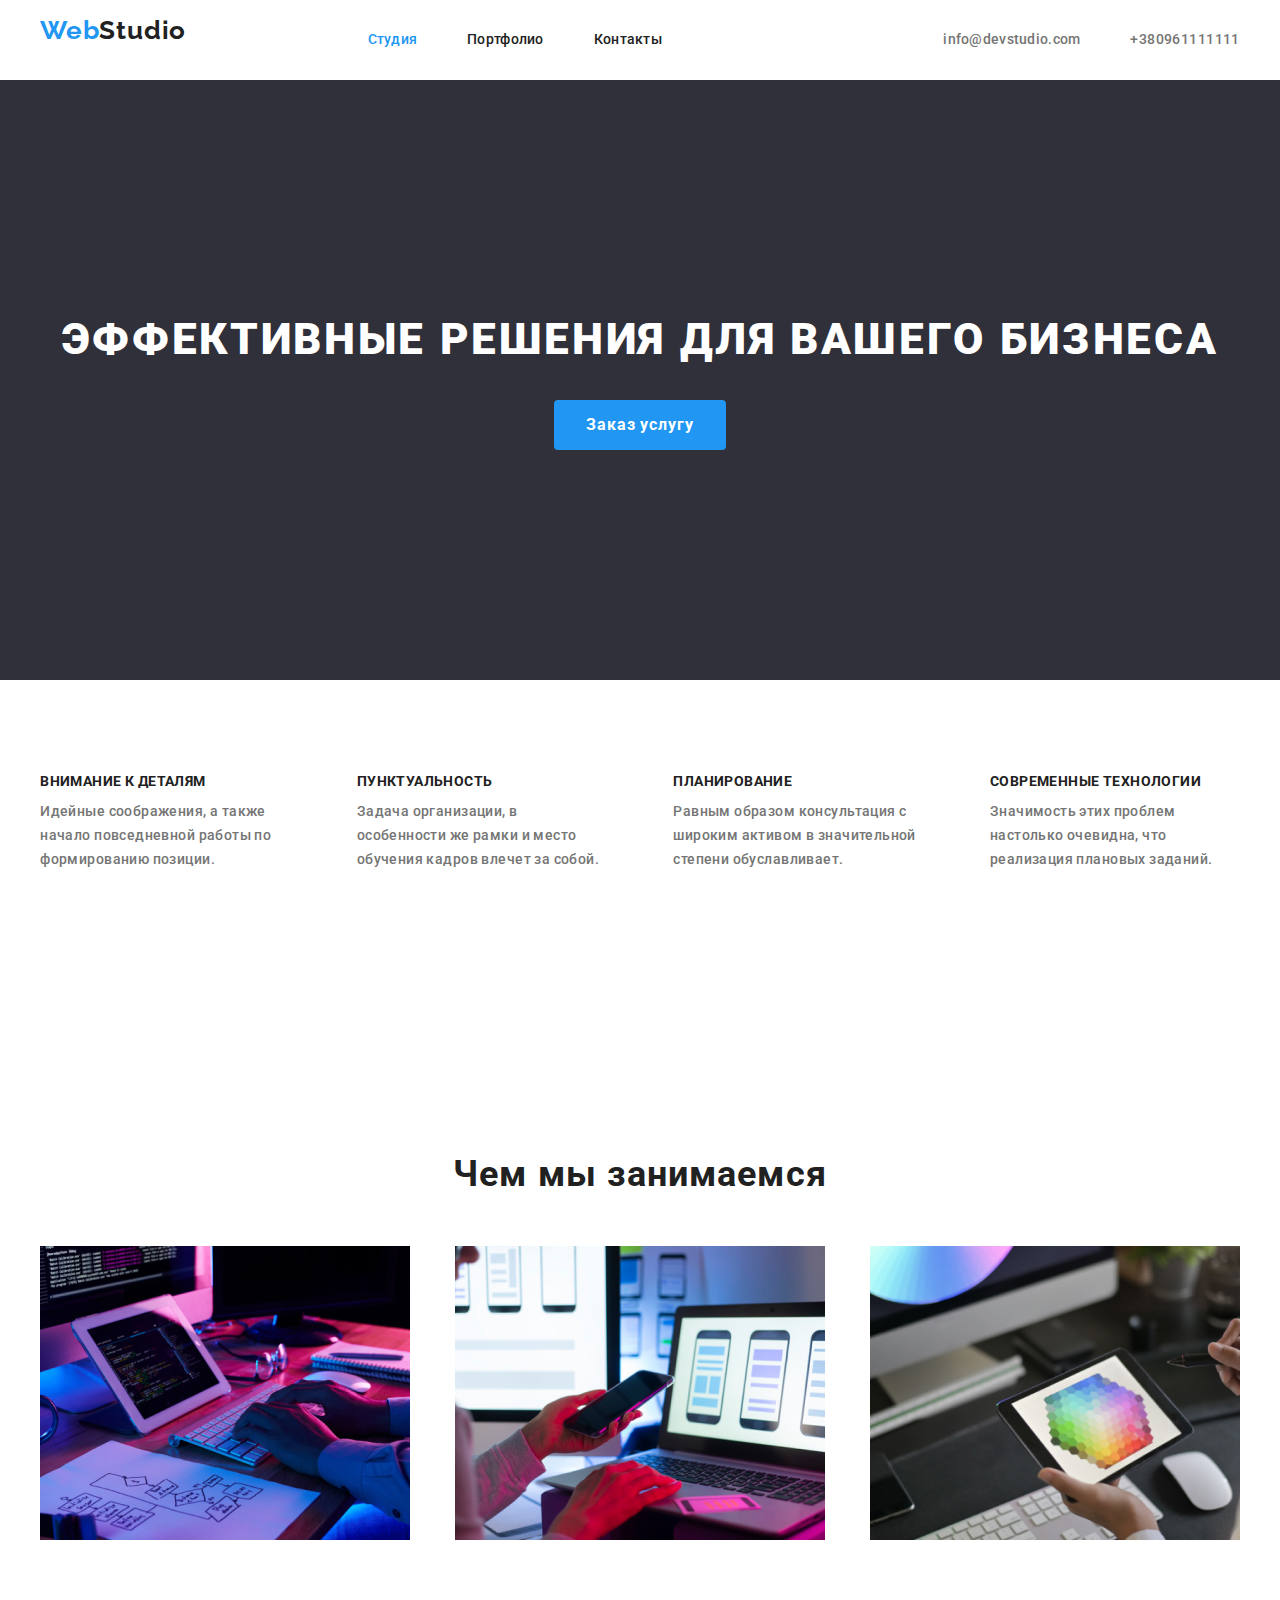
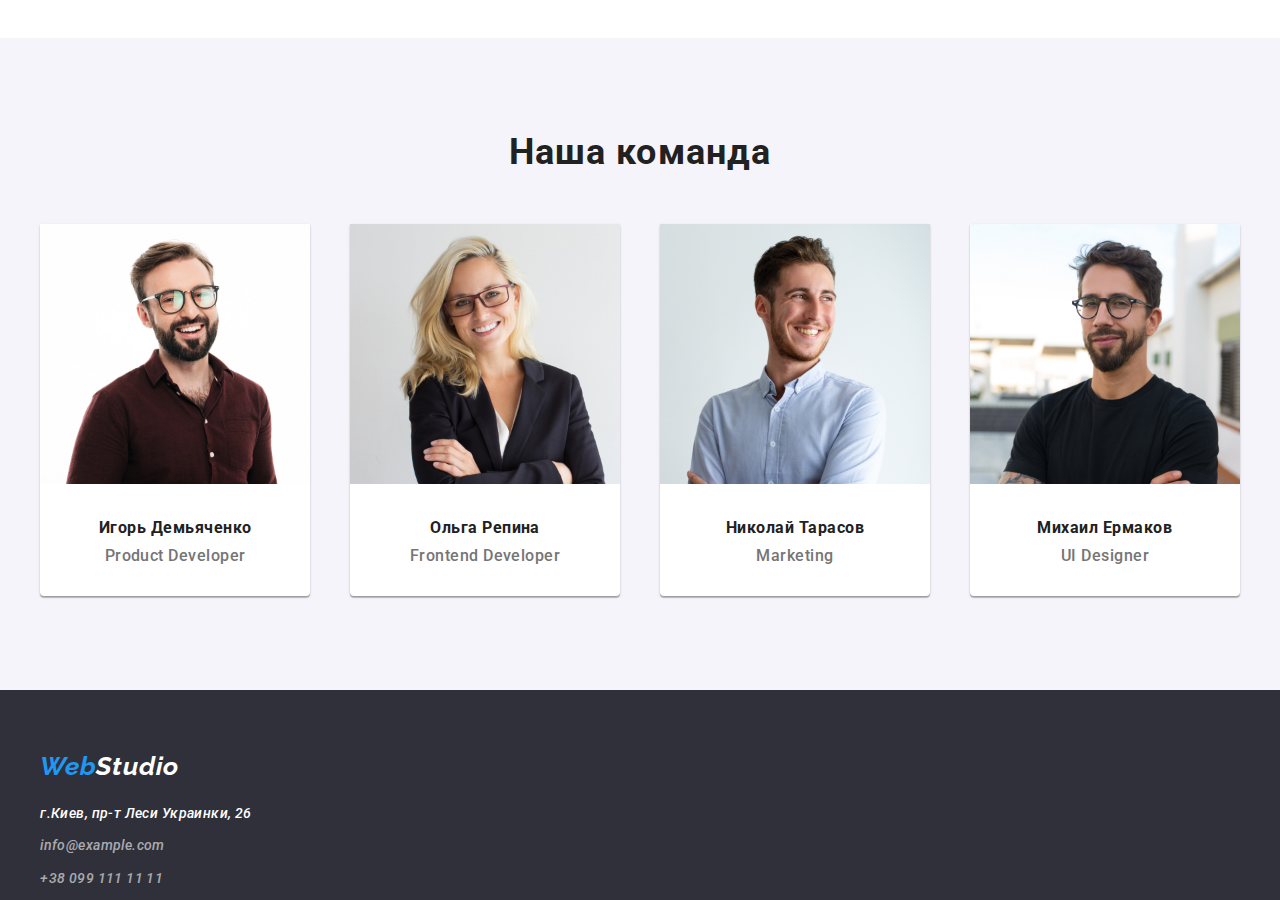
==== index.html @ f0ec9a64 "Работа на проверку №3" ====
<!DOCTYPE html>
<html lang="ru">
<head>
    <meta charset="UTF-8">
    <meta http-equiv="X-UA-Compatible" content="IE=edge">
    <meta name="viewport" content="width=device-width, initial-scale=1.0">
    <title>Домашние задание #3</title> 
    <link rel="preconnect" href="https://fonts.googleapis.com">
    <link rel="preconnect" href="https://fonts.gstatic.com">
    <link
        href="https://fonts.googleapis.com/css2?family=Raleway:wght@700&family=Roboto:ital,wght@0,500;0,700;0,900;1,400&display=swap"
        rel="stylesheet">
    <link rel="stylesheet" href="https://cdnjs.cloudflare.com/ajax/libs/modern-normalize/1.1.0/modern-normalize.min.css">    
    <link rel="stylesheet" href="./css/styles.css">
</head>
<body>
    <header class="header">
        <div class="container">
        <nav class="main-nav">
            <a href="#" class="nav_logo">Web<span class="logo">Studio</span></a>
            <ul class="nav_list">
                <li class="item"><a href="./index.html" class="nav_item_list">Студия</a></li>
                <li class="item"><a href="./portolio.html" class="nav_item">Портфолио</a></li>
                <li class="item"><a href="./kontakt.html" class="nav_item"> Контакты</a></li>
            </ul>
            <ul class="auth-nav">
                <li class="item"><a href="mailto:info@devstudio.com" class="information">info@devstudio.com</a></li>
                <li class="item"><a href="tel:+380961111111" class="telefone">+380961111111</a></li>
            </ul>
        </nav>
    </div>
    </header>
    <main>
        <section class="hero">
            <div class="container hero-contaner">
            <h1 class="hero-big">Эффективные решения для вашего бизнеса</h1>
            <button type="button" class="hero_button_form">Заказ услугу</button>
        </div>
        </section>
        <section class="section">
            <div class="container">
            <ul class="feature-list">
                <li class="item">
                    <h2 class="section-desc">Внимание к деталям</h2>
                    <p class="section-text">Идейные соображения, а также начало повседневной работы по формированию позиции.</p>
                </li>
                <li class="item">
                    <h3 class="section-desc">Пунктуальность</h3>
                    <p class="section-text">Задача организации, в особенности же рамки и место обучения кадров влечет за собой.</p>
                </li>
                <li class="item">
                    <h3 class="section-desc">Планирование</h3>
                    <p class="section-text">Равным образом консультация с широким активом в значительной степени обуславливает.</p>
                </li>
                <li class="item">
                    <h3 class="section-desc">Современные технологии</h3>
                    <p class="section-text">Значимость этих проблем настолько очевидна, что реализация плановых заданий.</P>
                </li>
            </ul>
        </div>
        </section>
        <section class="section our-team">
            <div class="container">
            <h3 class="section-title">Чем мы занимаемся</h3>
            <ul class="pic">
                <li><img src="./images/WordKod.img.jpg" width="370" alt="Работа с кодом"></li>
                <li><img src="./images/MobilVers.img.jpg" width="370" alt="Макеты мобильной версии на ноутбуке"></li>
                <li><img src="./images/PlitkaCvet.img.jpg" width="370" alt="Планшет с палитрой цветов"></li>
            </ul>
        </div>
        </section>
        <section class="section team-our">
            <div class="container">
            <h2 class="section-title">Наша команда</h2>
            <ul class="pic-our">
                <li class="pic-team">
                    <img src="./images/Igor.D.img.jpg" width="270" alt="Игорь Демьяченко" class="#">
                    <div class="pic-wrapper">
                    <h3 class="section-subtitle">Игорь Демьяченко</h3>
                    <p class="text">Product Developer</p>
               </div>
               </li>
                <li class="pic-team">
                    <img src="./images/Olga.img.jpg" width="270" alt="Ольга Репина" class="#">
                    <div class="pic-wrapper">
                    <h3 class="section-subtitle">Ольга Репина</h3>
                    <p class="text">Frontend Developer</p>
                </div>
                </li>
                <li class="pic-team">
                    <img src="./images/Nikola.T.img.jpg" width="270" alt="Николай Тарасов" class="#">
                    <div class="pic-wrapper">
                    <h3 class="section-subtitle">Николай Тарасов</h3>
                    <p class="text">Marketing</p>
                </div>
                </li>
                <li class="pic-team">
                    <img src="./images/Mixail.N.img.jpg" width="270" alt="Михаил Ермаков" class="#">
                    <div class="pic-wrapper">
                    <h3 class="section-subtitle">Михаил Ермаков</h3>
                    <p class="text">UI Designer</p>
                </div>
                </li>
            </ul>
        </div>
        </section>
    </main>
    <footer class="footer">
        <div class="container"> 
            <address class="address">
            <a href="#" class="nav_logo">Web<span class="logo_nav">Studio</span></a>
            <p class="address-text">г.Киев, пр-т Леси Украинки, 26</p>
            <a href="mailto:info@example.com" class="inform">info@example.com</a>
            <a href="tel:+380991111111" class="inform">+38 099 111 11 11</a>
        </address>
    </div>
    </footer>
</body>
</html>
---- css/styles.css ----
/*Индекс-портфолио-контакты*/

:root {
  --primary-text-color: #2196f3;
  --brand-color: #ffff;
  --accent-color: #212121;
  --back-color: #757575;
  --background-color: #2f303a;
  --color-backs: rgba(255, 255, 255, 0.6);
  --color-titel: #e5e5e5;
  --color-brand: #f5f4fa;
}

body {
  font-family: "Roboto", "sans-serif";
  font-weight: 500;
  font-size: 14px;
  line-height: 1.14;
  letter-spacing: 0.02em;
}

.img {
  display: block;
  width: 100%; 
  height: auto;
}

/*Container*/
.container {
  margin-left: auto;
  margin-right: auto;
  width: 1200px;
  padding: 0.15px;
  /* outline: 1px solid tomato;*/
}

/*point Убрать точки*/
ul {
  list-style: none;
  padding: 0px;
  margin: 0px;
}

a {
  text-decoration: none;
}

/*Tegi*/
h1,
h2,
h3,
h4,
h5,
h6,
p {
  margin: 0;
  padding: 0;
}

/*hover-kontaktam*/
.information:hover,
.telefone:hover {
  color: var(--primary-text-color);
}

/*Все ховер фокус*/
.button:hover,
.button:focus {
  background: var(--primary-text-color);
  color: var(--brand-color);
}

/*Шапка студия,портфолио,контакты ховер*/
.nav_item:hover {
  color: var(--primary-text-color);
}

/* main-nav */
.main-nav{
  display: flex;
  align-items: center;
  justify-content:space-between;
}

/* Шапка Студия,Портфолио,Контакты*/
.nav_list {
  display: flex;
  /* margin-left: 93px; */
}

/*Студия,Портфолио,Контакты*/
.nav_list .item {
  /*outline: 1px solid tomato;*/
  margin-right: 50px; 
}

/*Auth-nav*/
.auth-nav {
  display: flex;
  align-items: center;
}

.auth-nav .item {
   margin-left: 50px; 
}

/*Логотип синий*/
.nav_logo {
  font-family: "Raleway";
  font-weight: bold;
  font-size: 26px;
  line-height: 1.19;
  /* or 119% */
  letter-spacing: 0.03em;
  color: var(--primary-text-color);
}

/*Логотип*/
.logo {
  font-family: "Raleway";
  font-weight: bold;
  font-size: 26px;
  line-height: 1.19;
  /* or 119% */
  letter-spacing: 0.03em;
  color: var(--accent-color);
}

/*Студия Портфолио*/
.nav_item_list {
  display: block;
  padding-top: 32px;
  padding-bottom: 32px;

  color: var(--primary-text-color);
}

/*Портфолио*/ /*Котакты*/
.nav_item {
  display: block;
  padding-top: 32px;
  padding-bottom: 32px;
  margin: 0px;

  color: var(--accent-color);
}
 
/*info@devstudio.com*/
.information {
  
  color: var(--back-color);
}

/*tel+380961111111*/
.telefone {
  line-height: 1.71;
  /* or 171% */
  letter-spacing: 0.03em;
  color: var(--back-color);
}
/* Класс hero */
.hero {
  display: flex;
  align-items: center; 
  padding: 200px 0;
  height: 600px;

  background-color: var(--background-color);
}

/*Эффективное решение*/
.hero-contaner {
 display: flex;
 align-items: center;
 flex-direction: column;
}

.hero-big {
  margin-bottom: 30px; 

  font-weight: 900;
  font-size: 44px;
  line-height: 1.36;
  /* or 136% */

  letter-spacing: 0.06em;
  text-transform: uppercase;

  color: var(--brand-color);
}

/*Заказ услуг кнопка*/
.hero_button_form {
  border: none;
  padding: 10px 32px;
  max-width: 200px;

  font-weight: 700;
  font-size: 16px;
  line-height: 1.87;
  /*or 187% */
  letter-spacing: 0.06em;

  background-color: var(--primary-text-color);
  color: var(--brand-color);
  border-radius: 4px;
}

/*Внимание к деталям и текст*/

.section {
  padding: 94px 0;
}

.feature-list .item {
  width: 250px;
}

/*feature-list*/
.feature-list {
  display: flex;
  flex-wrap: wrap;
  align-items: center;
  justify-content: space-between;
}

/*Tekst h2-h3*/
.section-desc {
  margin-bottom: 10px;

  font-size: 14px;
  /* or 114% */

  text-transform: uppercase;
  letter-spacing: 0.03em;

  color: var(--accent-color);
}

/*Текст описания товаров, и т.д.*/
.section-text {
  margin-bottom: 94px;

  font-size: 14px;
  line-height: 1.71;
  /* or 171% */
  letter-spacing: 0.03em;

  color: var(--back-color);
}

/*Изображение pic*/
.pic {
  display: flex;
  align-items: center;
  justify-content: space-between;
}
.section-title {
  margin-bottom: 50px;

  font-weight: bold;
  font-size: 36px;
  line-height: 1.16;
  /* or 116% */
  text-align: center;
  letter-spacing: 0.03em;

  color: var(--accent-color);
}

/* Наша команда */

.team-our {
  background: var(--color-brand);
}

.pic-our{
  display: flex;
  align-items: center;
  justify-content: space-between;
}

 .pic-team {
  background: #ffffff;

  box-shadow: 0px 1px 3px rgba(0, 0, 0, 0.12), 0px 1px 1px rgba(0, 0, 0, 0.14),
    0px 2px 1px rgba(0, 0, 0, 0.2);
  border-radius: 0px 0px 4px 4px;
}

.pic-wrapper {
  padding: 30px 0;
}

.section-subtitle {
  margin-bottom: 10px;

  line-height: 1.18;
  /*or 118%*/
   letter-spacing: 0.03em;
  text-align: center;

  color: var(--accent-color);
} 

.text {
  text-align: center;

  font-size: 16px;
  line-height: 1.18;
  /* or 118% */
   letter-spacing: 0.03em;

  color: var(--back-color);
} 


/* Нижняя часть инфорсации */

.footer {
  background-color: var(--background-color);
}

.address{
  padding-top: 60px;
  /* padding-bottom: 60px; */
  
}

.nav_logo {
  display: block;
  margin-bottom: 20px;

  font-family: "Raleway";
  font-weight: bold;
  font-size: 26px;
  line-height: 1.19;
  /* or 119% */
  letter-spacing: 0.03em;

  color: var(--primary-text-color);
}

/*г.Киев пр-т ЛесиУкр*/
.address-text {
  display: block;
  margin-bottom: 9px;

  line-height: 1.71;
  /* or 171% */
  letter-spacing: 0.03em;

  color: var(--brand-color);
}

/*addresa i tel*/
.inform {
  display: block;
  margin-bottom: 9px;

  line-height: 1.71;
  /* or 171% */
  letter-spacing: 0.03em;

  color: var(--color-backs);
}

/*ПАРТФОЛИО-html*/
.section {
  padding: 94px 0;
}

/*Кнопки*/

.button-container {
  display: flex;
  justify-content: center;
}

.button {
  margin-bottom: 56px;
}

.button:not(last-child) {
  margin-right: 8px;
}

.button {
  font-size: 16px;
  line-height: 1.62;
  /* or 162% */

  text-align: center;
  letter-spacing: 0.03em;

  color: var(--accent-color);

  display: inline-block;
  border-radius: 4px;
  padding: 6px 22px;
}

/* Картинки */

/*pic-container*/

.pic-container{
  display: flex;
  flex-wrap: wrap; 
  align-items: center;
  justify-content: space-between;
  margin-top: -30px;
  margin-right: -30px;
  
}

 .pic-text >.subtitle-text {
  flex-basis: calc(100% / 3 - 30px);
  margin-top: 30px;
  margin-right: 30px;

} 

.pic-text {
  margin-bottom: 30px;
  background: #FFFFFF;
  border: 1px solid #EEEEEE;
  box-sizing: border-box; 
}

/*Тексты заголовков 2-й лист*/
/*Технокряк*/ /*Постер*/ /*Ресторан*/
/*Проект*/ /*Проект Бох*/ /*Инспиратион*/
/*Лиметед*/ /*ЛАБ*/ /*Гровинг*/
.subject {
  margin: 20px;
  
  font-weight: bold;
  font-size: 18px;
  line-height: 2;
  /*or 200% */
  letter-spacing: 0.06em;

  color: var(--accent-color);
}

.subtitle-text {
  margin-left: 20px;
  margin-bottom: 30px;

  font-weight: normal;
  font-size: 16px;
  line-height: 1.87;
  /* or 187% */
  letter-spacing: 0.03em;

  color: var(--back-color);
}

.logo_nav {
  font-family: "Raleway";
  font-weight: bold;
  font-size: 26px;
  line-height: 1.19;
  /* or 119% */
  letter-spacing: 0.03em;

  color: var(--brand-color);
}
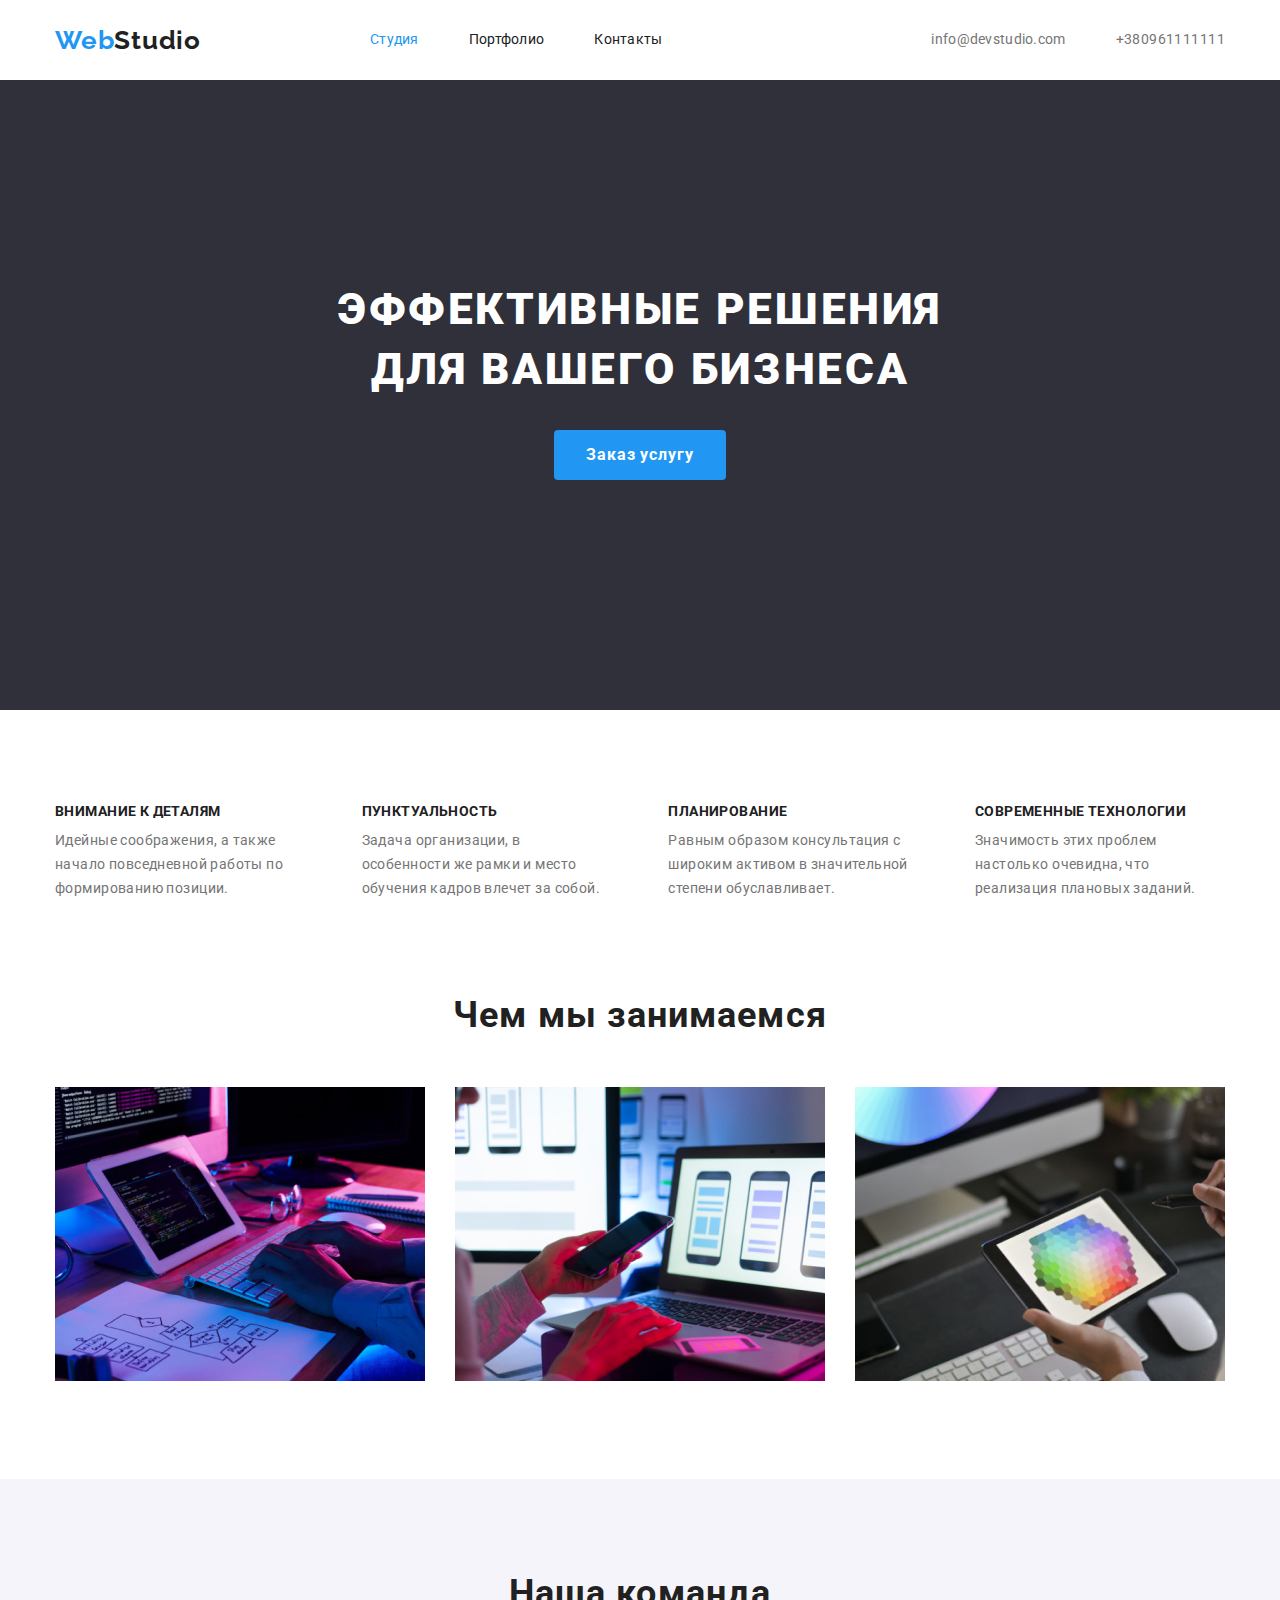
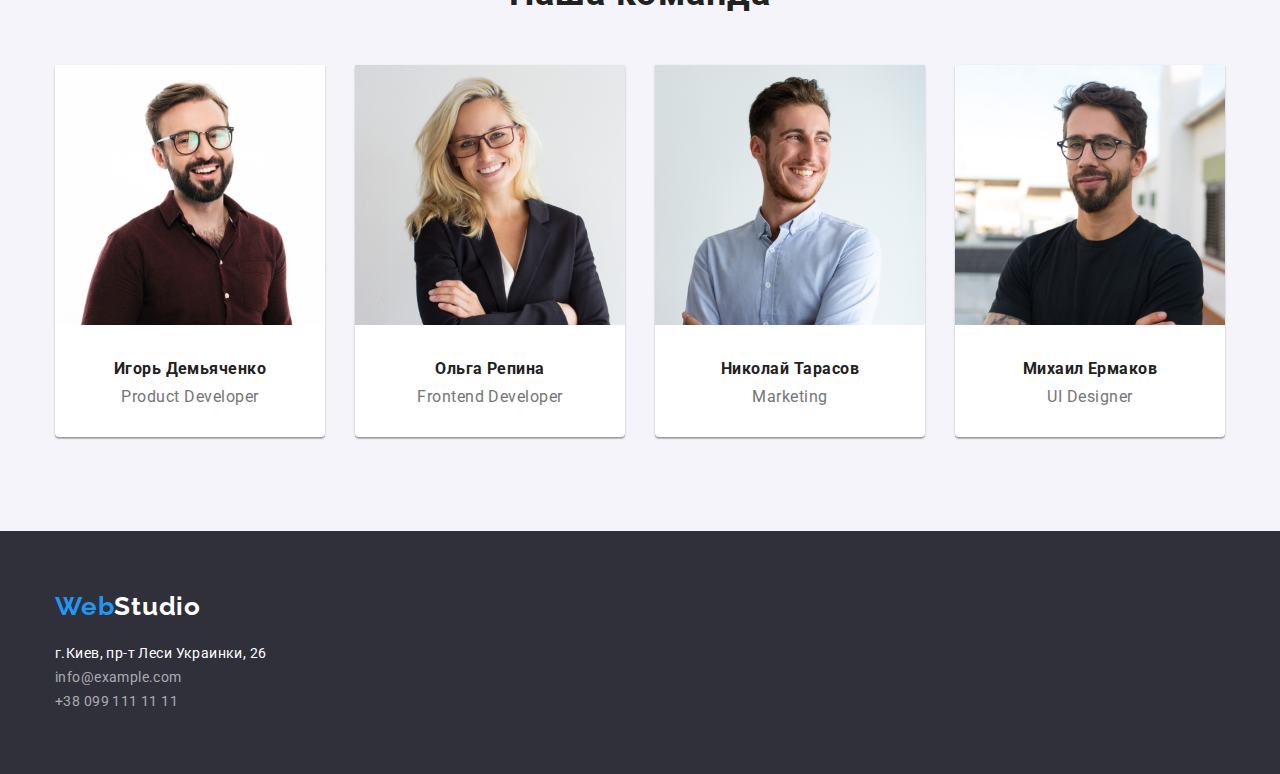
==== commit 9a0f54ae: "01/08 нужно до делать" ====
--- a/index.html
+++ b/index.html
@@ -15,9 +15,9 @@
 </head>
 <body>
     <header class="header">
-        <div class="container">
+        <div class="container header-container">
         <nav class="main-nav">
-            <a href="#" class="nav_logo">Web<span class="logo">Studio</span></a>
+           <a href="#" class="nav_logo">Web<span class="logo">Studio</span></a>
             <ul class="nav_list">
                 <li class="item"><a href="./index.html" class="nav_item_list">Студия</a></li>
                 <li class="item"><a href="./portolio.html" class="nav_item">Портфолио</a></li>
@@ -108,7 +108,7 @@
     <footer class="footer">
         <div class="container"> 
             <address class="address">
-            <a href="#" class="nav_logo">Web<span class="logo_nav">Studio</span></a>
+            <a href="#" class="nav_logo footer-logo">Web<span class="logo_nav">Studio</span></a>
             <p class="address-text">г.Киев, пр-т Леси Украинки, 26</p>
             <a href="mailto:info@example.com" class="inform">info@example.com</a>
             <a href="tel:+380991111111" class="inform">+38 099 111 11 11</a>
--- a/css/styles.css
+++ b/css/styles.css
@@ -2,7 +2,7 @@
 
 :root {
   --primary-text-color: #2196f3;
-  --brand-color: #ffff;
+  --brand-color: #ffffff;
   --accent-color: #212121;
   --back-color: #757575;
   --background-color: #2f303a;
@@ -13,7 +13,7 @@
 
 body {
   font-family: "Roboto", "sans-serif";
-  font-weight: 500;
+  font-weight: 400;
   font-size: 14px;
   line-height: 1.14;
   letter-spacing: 0.02em;
@@ -30,7 +30,9 @@
   margin-left: auto;
   margin-right: auto;
   width: 1200px;
-  padding: 0.15px;
+  padding-left: 15px;
+  padding-right: 15px;
+
   /* outline: 1px solid tomato;*/
 }
 
@@ -75,43 +77,46 @@
   color: var(--primary-text-color);
 }
 
-/* main-nav */
-.main-nav{
+/* .hero-container{
+  display: flex;
+  align-items: center;
+  justify-content: space-between;
+} */
+
+  /* main-nav */
+  .main-nav{
   display: flex;
   align-items: center;
   justify-content:space-between;
-}
-
-/* Шапка Студия,Портфолио,Контакты*/
-.nav_list {
-  display: flex;
-  /* margin-left: 93px; */
-}
+}    
+
+ /* Шапка Студия,Портфолио,Контакты */
+  .nav_list {
+   display: flex;
+   align-items: center;
+   justify-content: space-between;
+  }   
+
 
 /*Студия,Портфолио,Контакты*/
-.nav_list .item {
+ .nav_list .item {
   /*outline: 1px solid tomato;*/
-  margin-right: 50px; 
-}
+   margin-right: 50px; 
+} 
 
 /*Auth-nav*/
-.auth-nav {
-  display: flex;
-  align-items: center;
-}
+  .auth-nav {
+  display: flex;
+  align-items: center; 
+} 
 
 .auth-nav .item {
    margin-left: 50px; 
-}
+} 
 
 /*Логотип синий*/
 .nav_logo {
-  font-family: "Raleway";
-  font-weight: bold;
-  font-size: 26px;
-  line-height: 1.19;
-  /* or 119% */
-  letter-spacing: 0.03em;
+  
   color: var(--primary-text-color);
 }
 
@@ -160,10 +165,9 @@
 }
 /* Класс hero */
 .hero {
-  display: flex;
-  align-items: center; 
+  text-align: center;
   padding: 200px 0;
-  height: 600px;
+  /* height: 600px; */
 
   background-color: var(--background-color);
 }
@@ -176,8 +180,8 @@
 }
 
 .hero-big {
-  margin-bottom: 30px; 
-
+  width: 696px;
+  margin-bottom: 30px;
   font-weight: 900;
   font-size: 44px;
   line-height: 1.36;
@@ -194,6 +198,7 @@
   border: none;
   padding: 10px 32px;
   max-width: 200px;
+  margin-bottom: 30px;
 
   font-weight: 700;
   font-size: 16px;
@@ -239,7 +244,7 @@
 
 /*Текст описания товаров, и т.д.*/
 .section-text {
-  margin-bottom: 94px;
+  /* margin-bottom: 94px; */
 
   font-size: 14px;
   line-height: 1.71;
@@ -270,6 +275,10 @@
 
 /* Наша команда */
 
+.our-team{
+  padding-top: 0;
+}
+
 .team-our {
   background: var(--color-brand);
 }
@@ -281,7 +290,7 @@
 }
 
  .pic-team {
-  background: #ffffff;
+  background:var(--brand-color);
 
   box-shadow: 0px 1px 3px rgba(0, 0, 0, 0.12), 0px 1px 1px rgba(0, 0, 0, 0.14),
     0px 2px 1px rgba(0, 0, 0, 0.2);
@@ -319,24 +328,28 @@
 
 .footer {
   background-color: var(--background-color);
+  padding: 60px 0;
+
+}
+
+.footer-logo{
+  display: block;
+  margin-bottom: 20px;
 }
 
 .address{
-  padding-top: 60px;
-  /* padding-bottom: 60px; */
-  
-}
-
-.nav_logo {
-  display: block;
-  margin-bottom: 20px;
-
+  font-style: normal;
+}
+
+  .nav_logo {
+  display: block;
+   
   font-family: "Raleway";
   font-weight: bold;
   font-size: 26px;
   line-height: 1.19;
   /* or 119% */
-  letter-spacing: 0.03em;
+   letter-spacing: 0.03em; 
 
   color: var(--primary-text-color);
 }
@@ -344,7 +357,7 @@
 /*г.Киев пр-т ЛесиУкр*/
 .address-text {
   display: block;
-  margin-bottom: 9px;
+  /* margin-bottom: 9px; */
 
   line-height: 1.71;
   /* or 171% */
@@ -356,7 +369,7 @@
 /*addresa i tel*/
 .inform {
   display: block;
-  margin-bottom: 9px;
+  /* margin-bottom: 9px; */
 
   line-height: 1.71;
   /* or 171% */
@@ -366,24 +379,18 @@
 }
 
 /*ПАРТФОЛИО-html*/
-.section {
-  padding: 94px 0;
-}
-
 /*Кнопки*/
 
 .button-container {
   display: flex;
   justify-content: center;
-}
-
-.button {
+  margin-bottom: 50px;
+}
+
+/* .button {
   margin-bottom: 56px;
-}
-
-.button:not(last-child) {
-  margin-right: 8px;
-}
+} */
+
 
 .button {
   font-size: 16px;
@@ -395,6 +402,10 @@
 
   color: var(--accent-color);
 
+  border: none;
+  margin-right: 8px;
+  cursor: pointer;
+
   display: inline-block;
   border-radius: 4px;
   padding: 6px 22px;
@@ -408,7 +419,7 @@
   display: flex;
   flex-wrap: wrap; 
   align-items: center;
-  justify-content: space-between;
+  /* justify-content: space-between; */
   margin-top: -30px;
   margin-right: -30px;
   
@@ -422,10 +433,11 @@
 } 
 
 .pic-text {
-  margin-bottom: 30px;
-  background: #FFFFFF;
-  border: 1px solid #EEEEEE;
-  box-sizing: border-box; 
+  margin-right: 30px;
+  margin-top: 30px;
+  background: var(--brand-color)
+  border: 1px solid var(var(--color-brand));
+   
 }
 
 /*Тексты заголовков 2-й лист*/
@@ -458,12 +470,6 @@
 }
 
 .logo_nav {
-  font-family: "Raleway";
-  font-weight: bold;
-  font-size: 26px;
-  line-height: 1.19;
-  /* or 119% */
-  letter-spacing: 0.03em;
 
   color: var(--brand-color);
 }
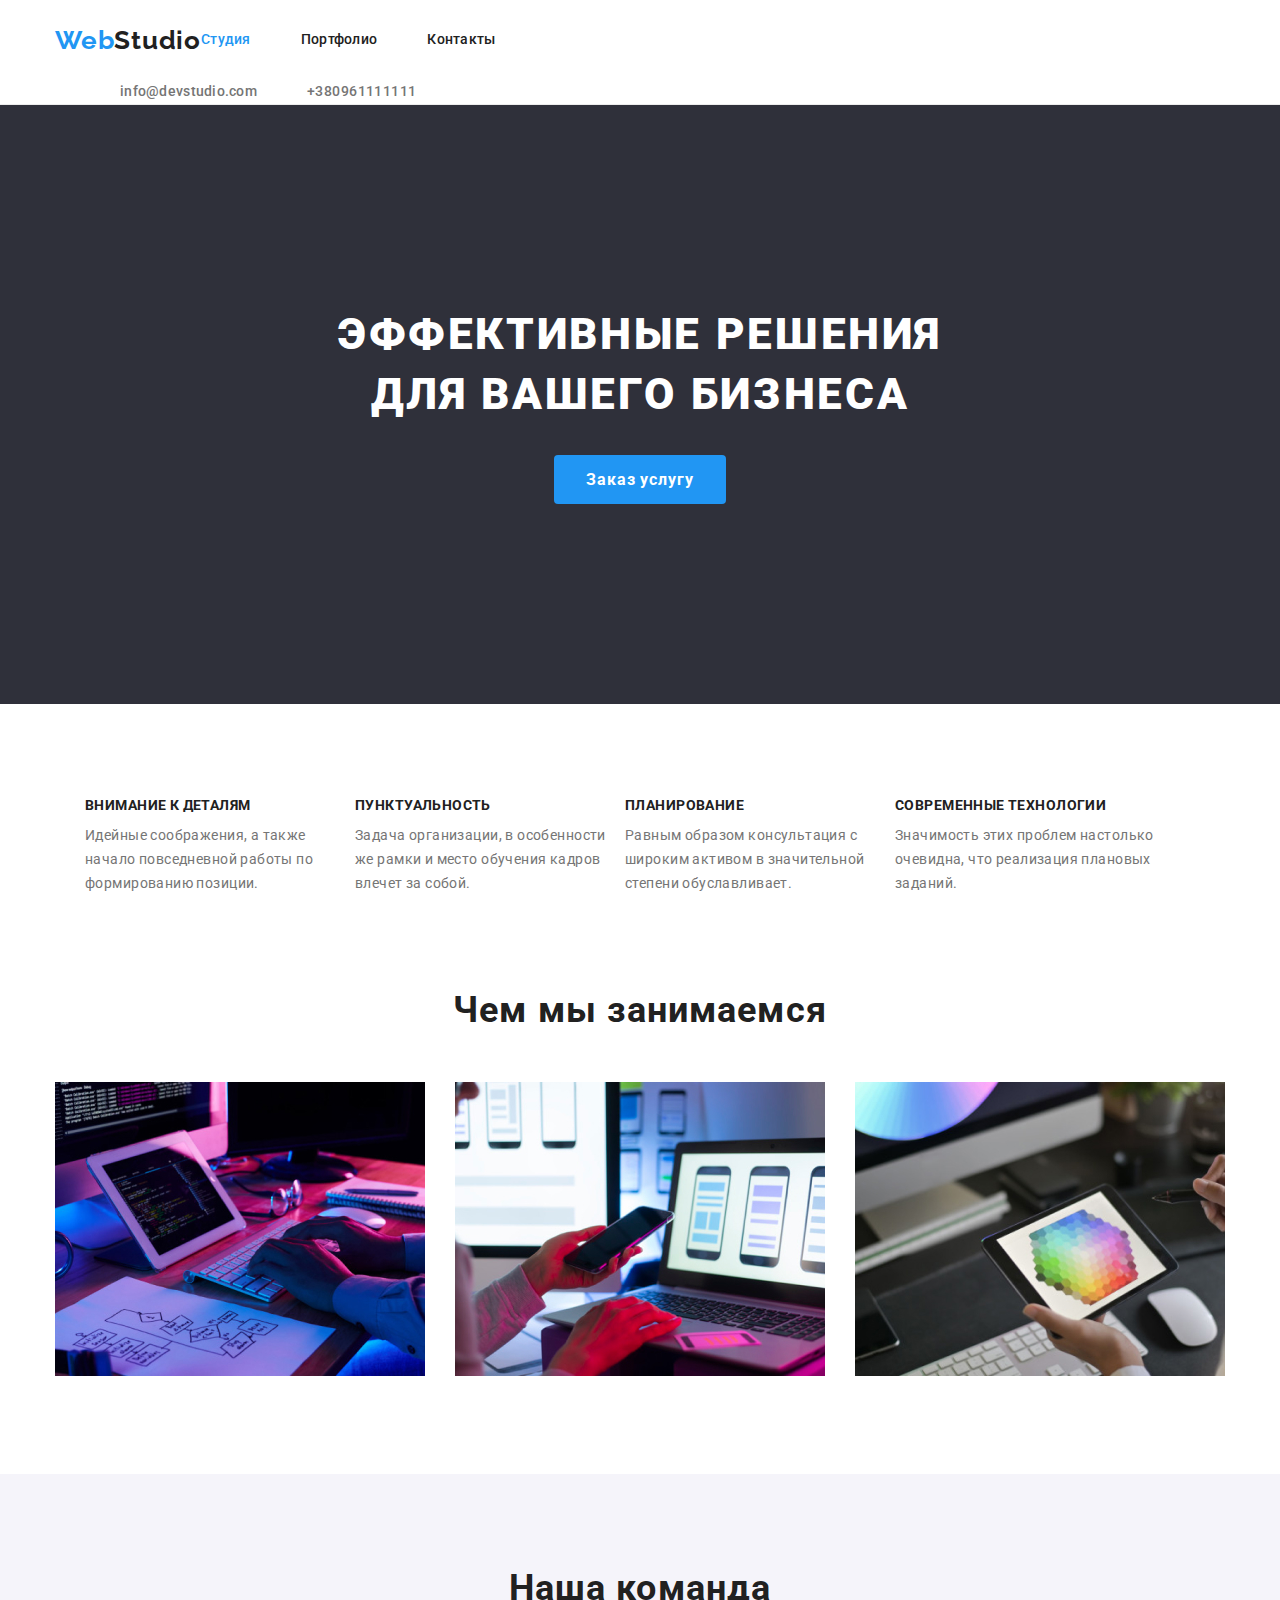
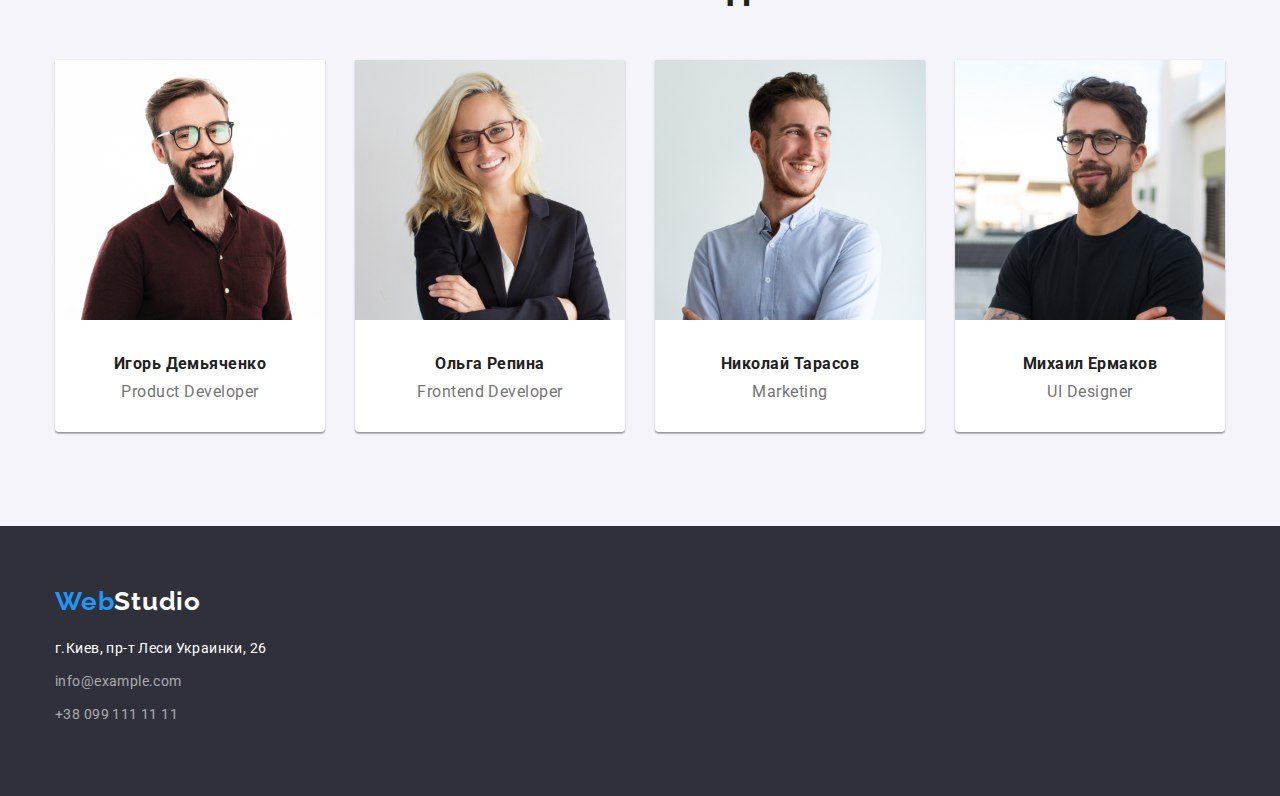
==== commit f1339040: "02.10.2021" ====
--- a/index.html
+++ b/index.html
@@ -7,9 +7,8 @@
     <title>Домашние задание #3</title> 
     <link rel="preconnect" href="https://fonts.googleapis.com">
     <link rel="preconnect" href="https://fonts.gstatic.com">
-    <link
-        href="https://fonts.googleapis.com/css2?family=Raleway:wght@700&family=Roboto:ital,wght@0,500;0,700;0,900;1,400&display=swap"
-        rel="stylesheet">
+    <link href="https://fonts.googleapis.com/css2?family=Raleway:wght@700&family=Roboto:wght@400;500;700;900&display=swap"
+     rel="stylesheet">
     <link rel="stylesheet" href="https://cdnjs.cloudflare.com/ajax/libs/modern-normalize/1.1.0/modern-normalize.min.css">    
     <link rel="stylesheet" href="./css/styles.css">
 </head>
@@ -17,24 +16,24 @@
     <header class="header">
         <div class="container header-container">
         <nav class="main-nav">
-           <a href="#" class="nav_logo">Web<span class="logo">Studio</span></a>
-            <ul class="nav_list">
-                <li class="item"><a href="./index.html" class="nav_item_list">Студия</a></li>
-                <li class="item"><a href="./portolio.html" class="nav_item">Портфолио</a></li>
-                <li class="item"><a href="./kontakt.html" class="nav_item"> Контакты</a></li>
+           <a href="./portolio.html" class="nav-logo">Web<span class="logo">Studio</span></a>
+            <ul class="nav-list">
+                <li class="item"><a href="./index.html" class="nav-item-list">Студия</a></li>
+                <li class="item"><a href="./portolio.html" class="nav-item">Портфолио</a></li>
+                <li class="item"><a href="./kontakt.html" class="nav-item"> Контакты</a></li>
             </ul>
-            <ul class="auth-nav">
+            </nav>
+            <ul class="container auth-nav">
                 <li class="item"><a href="mailto:info@devstudio.com" class="information">info@devstudio.com</a></li>
                 <li class="item"><a href="tel:+380961111111" class="telefone">+380961111111</a></li>
             </ul>
-        </nav>
     </div>
     </header>
     <main>
         <section class="hero">
             <div class="container hero-contaner">
             <h1 class="hero-big">Эффективные решения для вашего бизнеса</h1>
-            <button type="button" class="hero_button_form">Заказ услугу</button>
+            <button type="button" class="hero-button-form">Заказ услугу</button>
         </div>
         </section>
         <section class="section">
@@ -61,11 +60,11 @@
         </section>
         <section class="section our-team">
             <div class="container">
-            <h3 class="section-title">Чем мы занимаемся</h3>
+            <h2 class="section-title">Чем мы занимаемся</h2>
             <ul class="pic">
-                <li><img src="./images/WordKod.img.jpg" width="370" alt="Работа с кодом"></li>
-                <li><img src="./images/MobilVers.img.jpg" width="370" alt="Макеты мобильной версии на ноутбуке"></li>
-                <li><img src="./images/PlitkaCvet.img.jpg" width="370" alt="Планшет с палитрой цветов"></li>
+                <li class="pic-img"><img src="./images/WordKod.img.jpg" width="370" alt="Работа с кодом"></li>
+                <li class="pic-img"><img src="./images/MobilVers.img.jpg" width="370" alt="Макеты мобильной версии на ноутбуке"></li>
+                <li class="pic-img"><img src="./images/PlitkaCvet.img.jpg" width="370" alt="Планшет с палитрой цветов"></li>
             </ul>
         </div>
         </section>
@@ -107,8 +106,8 @@
     </main>
     <footer class="footer">
         <div class="container"> 
+            <a href="#" class="nav-logo footer-logo">Web<span class="logo-nav">Studio</span></a>
             <address class="address">
-            <a href="#" class="nav_logo footer-logo">Web<span class="logo_nav">Studio</span></a>
             <p class="address-text">г.Киев, пр-т Леси Украинки, 26</p>
             <a href="mailto:info@example.com" class="inform">info@example.com</a>
             <a href="tel:+380991111111" class="inform">+38 099 111 11 11</a>
--- a/css/styles.css
+++ b/css/styles.css
@@ -9,10 +9,13 @@
   --color-backs: rgba(255, 255, 255, 0.6);
   --color-titel: #e5e5e5;
   --color-brand: #f5f4fa;
+  --color-strip: #eeeeee;
+  --color-border: #ececec;
+  --border-blu: #188ce8;
 }
 
 body {
-  font-family: "Roboto", "sans-serif";
+  font-family: "Roboto", sans-serif;
   font-weight: 400;
   font-size: 14px;
   line-height: 1.14;
@@ -21,7 +24,7 @@
 
 .img {
   display: block;
-  width: 100%; 
+  max-width: 100%;
   height: auto;
 }
 
@@ -32,8 +35,6 @@
   width: 1200px;
   padding-left: 15px;
   padding-right: 15px;
-
-  /* outline: 1px solid tomato;*/
 }
 
 /*point Убрать точки*/
@@ -45,6 +46,7 @@
 
 a {
   text-decoration: none;
+  display: block;
 }
 
 /*Tegi*/
@@ -59,6 +61,10 @@
   padding: 0;
 }
 
+p {
+  display: block;
+}
+
 /*hover-kontaktam*/
 .information:hover,
 .telefone:hover {
@@ -68,55 +74,51 @@
 /*Все ховер фокус*/
 .button:hover,
 .button:focus {
-  background: var(--primary-text-color);
+  background: var(--border-blu);
   color: var(--brand-color);
 }
 
+.header {
+  border-bottom: 1px solid var(--color-border);
+}
+
 /*Шапка студия,портфолио,контакты ховер*/
-.nav_item:hover {
+.nav-item:hover {
   color: var(--primary-text-color);
 }
 
-/* .hero-container{
+/* main-nav */
+.main-nav {
   display: flex;
   align-items: center;
-  justify-content: space-between;
-} */
-
-  /* main-nav */
-  .main-nav{
+}
+
+/* Шапка Студия,Портфолио,Контакты */
+.nav-list {
+  display: flex;
+}
+
+/*Студия,Портфолио,Контакты*/
+.nav-list .item {
+  margin-right: 50px;
+}
+
+.nav-list .item:last-child {
+  margin-right: 0;
+}
+
+/*Auth-nav*/
+.auth-nav {
   display: flex;
   align-items: center;
-  justify-content:space-between;
-}    
-
- /* Шапка Студия,Портфолио,Контакты */
-  .nav_list {
-   display: flex;
-   align-items: center;
-   justify-content: space-between;
-  }   
-
-
-/*Студия,Портфолио,Контакты*/
- .nav_list .item {
-  /*outline: 1px solid tomato;*/
-   margin-right: 50px; 
-} 
-
-/*Auth-nav*/
-  .auth-nav {
-  display: flex;
-  align-items: center; 
-} 
+}
 
 .auth-nav .item {
-   margin-left: 50px; 
-} 
+  margin-left: 50px;
+}
 
 /*Логотип синий*/
-.nav_logo {
-  
+.nav-logo {
   color: var(--primary-text-color);
 }
 
@@ -126,13 +128,14 @@
   font-weight: bold;
   font-size: 26px;
   line-height: 1.19;
-  /* or 119% */
+
   letter-spacing: 0.03em;
   color: var(--accent-color);
 }
 
 /*Студия Портфолио*/
-.nav_item_list {
+.nav-item-list {
+  font-weight: 500;
   display: block;
   padding-top: 32px;
   padding-bottom: 32px;
@@ -141,7 +144,8 @@
 }
 
 /*Портфолио*/ /*Котакты*/
-.nav_item {
+.nav-item {
+  font-weight: 500;
   display: block;
   padding-top: 32px;
   padding-bottom: 32px;
@@ -149,43 +153,43 @@
 
   color: var(--accent-color);
 }
- 
+
 /*info@devstudio.com*/
 .information {
-  
+  font-weight: 500;
   color: var(--back-color);
 }
 
 /*tel+380961111111*/
 .telefone {
+  font-weight: 500;
   line-height: 1.71;
-  /* or 171% */
+
   letter-spacing: 0.03em;
   color: var(--back-color);
 }
+
 /* Класс hero */
 .hero {
   text-align: center;
   padding: 200px 0;
-  /* height: 600px; */
 
   background-color: var(--background-color);
 }
 
 /*Эффективное решение*/
 .hero-contaner {
- display: flex;
- align-items: center;
- flex-direction: column;
+  display: flex;
+  align-items: center;
+  flex-direction: column;
 }
 
 .hero-big {
-  width: 696px;
+  max-width: 696px;
   margin-bottom: 30px;
   font-weight: 900;
   font-size: 44px;
   line-height: 1.36;
-  /* or 136% */
 
   letter-spacing: 0.06em;
   text-transform: uppercase;
@@ -194,16 +198,15 @@
 }
 
 /*Заказ услуг кнопка*/
-.hero_button_form {
+.hero-button-form {
   border: none;
   padding: 10px 32px;
   max-width: 200px;
-  margin-bottom: 30px;
 
   font-weight: 700;
   font-size: 16px;
   line-height: 1.87;
-  /*or 187% */
+
   letter-spacing: 0.06em;
 
   background-color: var(--primary-text-color);
@@ -211,22 +214,24 @@
   border-radius: 4px;
 }
 
+.hero-button-form:hover {
+  background: var(--border-blu);
+}
+
 /*Внимание к деталям и текст*/
-
 .section {
   padding: 94px 0;
 }
 
 .feature-list .item {
-  width: 250px;
+  width: 270px;
 }
 
 /*feature-list*/
 .feature-list {
   display: flex;
   flex-wrap: wrap;
-  align-items: center;
-  justify-content: space-between;
+  margin-left: 30px;
 }
 
 /*Tekst h2-h3*/
@@ -234,7 +239,6 @@
   margin-bottom: 10px;
 
   font-size: 14px;
-  /* or 114% */
 
   text-transform: uppercase;
   letter-spacing: 0.03em;
@@ -244,11 +248,9 @@
 
 /*Текст описания товаров, и т.д.*/
 .section-text {
-  /* margin-bottom: 94px; */
-
   font-size: 14px;
   line-height: 1.71;
-  /* or 171% */
+
   letter-spacing: 0.03em;
 
   color: var(--back-color);
@@ -257,16 +259,19 @@
 /*Изображение pic*/
 .pic {
   display: flex;
-  align-items: center;
-  justify-content: space-between;
-}
+}
+
+.pic-img {
+  margin-right: 30px;
+}
+
 .section-title {
   margin-bottom: 50px;
 
   font-weight: bold;
   font-size: 36px;
   line-height: 1.16;
-  /* or 116% */
+
   text-align: center;
   letter-spacing: 0.03em;
 
@@ -274,8 +279,7 @@
 }
 
 /* Наша команда */
-
-.our-team{
+.our-team {
   padding-top: 0;
 }
 
@@ -283,14 +287,14 @@
   background: var(--color-brand);
 }
 
-.pic-our{
-  display: flex;
-  align-items: center;
-  justify-content: space-between;
-}
-
- .pic-team {
-  background:var(--brand-color);
+.pic-our {
+  display: flex;
+}
+
+.pic-team {
+  margin-right: 30px;
+
+  background: var(--brand-color);
 
   box-shadow: 0px 1px 3px rgba(0, 0, 0, 0.12), 0px 1px 1px rgba(0, 0, 0, 0.14),
     0px 2px 1px rgba(0, 0, 0, 0.2);
@@ -305,62 +309,56 @@
   margin-bottom: 10px;
 
   line-height: 1.18;
-  /*or 118%*/
-   letter-spacing: 0.03em;
+
+  letter-spacing: 0.03em;
   text-align: center;
 
   color: var(--accent-color);
-} 
+}
 
 .text {
   text-align: center;
 
   font-size: 16px;
   line-height: 1.18;
-  /* or 118% */
-   letter-spacing: 0.03em;
+
+  letter-spacing: 0.03em;
 
   color: var(--back-color);
-} 
-
+}
 
 /* Нижняя часть инфорсации */
-
 .footer {
   background-color: var(--background-color);
   padding: 60px 0;
-
-}
-
-.footer-logo{
-  display: block;
+}
+
+.footer-logo {
   margin-bottom: 20px;
 }
 
-.address{
+.address {
   font-style: normal;
 }
 
-  .nav_logo {
-  display: block;
-   
+.nav-logo {
+  display: block;
+
   font-family: "Raleway";
   font-weight: bold;
   font-size: 26px;
   line-height: 1.19;
-  /* or 119% */
-   letter-spacing: 0.03em; 
+
+  letter-spacing: 0.03em;
 
   color: var(--primary-text-color);
 }
 
 /*г.Киев пр-т ЛесиУкр*/
 .address-text {
-  display: block;
-  /* margin-bottom: 9px; */
+  margin-bottom: 9px;
 
   line-height: 1.71;
-  /* or 171% */
   letter-spacing: 0.03em;
 
   color: var(--brand-color);
@@ -368,11 +366,9 @@
 
 /*addresa i tel*/
 .inform {
-  display: block;
-  /* margin-bottom: 9px; */
+  margin-bottom: 9px;
 
   line-height: 1.71;
-  /* or 171% */
   letter-spacing: 0.03em;
 
   color: var(--color-backs);
@@ -386,16 +382,10 @@
   justify-content: center;
   margin-bottom: 50px;
 }
-
-/* .button {
-  margin-bottom: 56px;
-} */
-
 
 .button {
   font-size: 16px;
   line-height: 1.62;
-  /* or 162% */
 
   text-align: center;
   letter-spacing: 0.03em;
@@ -414,30 +404,24 @@
 /* Картинки */
 
 /*pic-container*/
-
-.pic-container{
-  display: flex;
-  flex-wrap: wrap; 
-  align-items: center;
-  /* justify-content: space-between; */
+.pic-container {
+  display: flex;
+  flex-wrap: wrap;
   margin-top: -30px;
   margin-right: -30px;
-  
-}
-
- .pic-text >.subtitle-text {
+}
+
+.pic-text {
   flex-basis: calc(100% / 3 - 30px);
   margin-top: 30px;
   margin-right: 30px;
 
-} 
-
-.pic-text {
-  margin-right: 30px;
-  margin-top: 30px;
-  background: var(--brand-color)
-  border: 1px solid var(var(--color-brand));
-   
+  background: var(--brand-color);
+  border: 1px solid var(--color-strip);
+}
+
+.warpper-text {
+  padding: 24px 20px;
 }
 
 /*Тексты заголовков 2-й лист*/
@@ -445,32 +429,23 @@
 /*Проект*/ /*Проект Бох*/ /*Инспиратион*/
 /*Лиметед*/ /*ЛАБ*/ /*Гровинг*/
 .subject {
-  margin: 20px;
-  
   font-weight: bold;
   font-size: 18px;
   line-height: 2;
-  /*or 200% */
   letter-spacing: 0.06em;
 
   color: var(--accent-color);
 }
 
 .subtitle-text {
-  margin-left: 20px;
-  margin-bottom: 30px;
-
   font-weight: normal;
   font-size: 16px;
   line-height: 1.87;
-  /* or 187% */
   letter-spacing: 0.03em;
 
   color: var(--back-color);
 }
 
-.logo_nav {
-
+.logo-nav {
   color: var(--brand-color);
 }
-
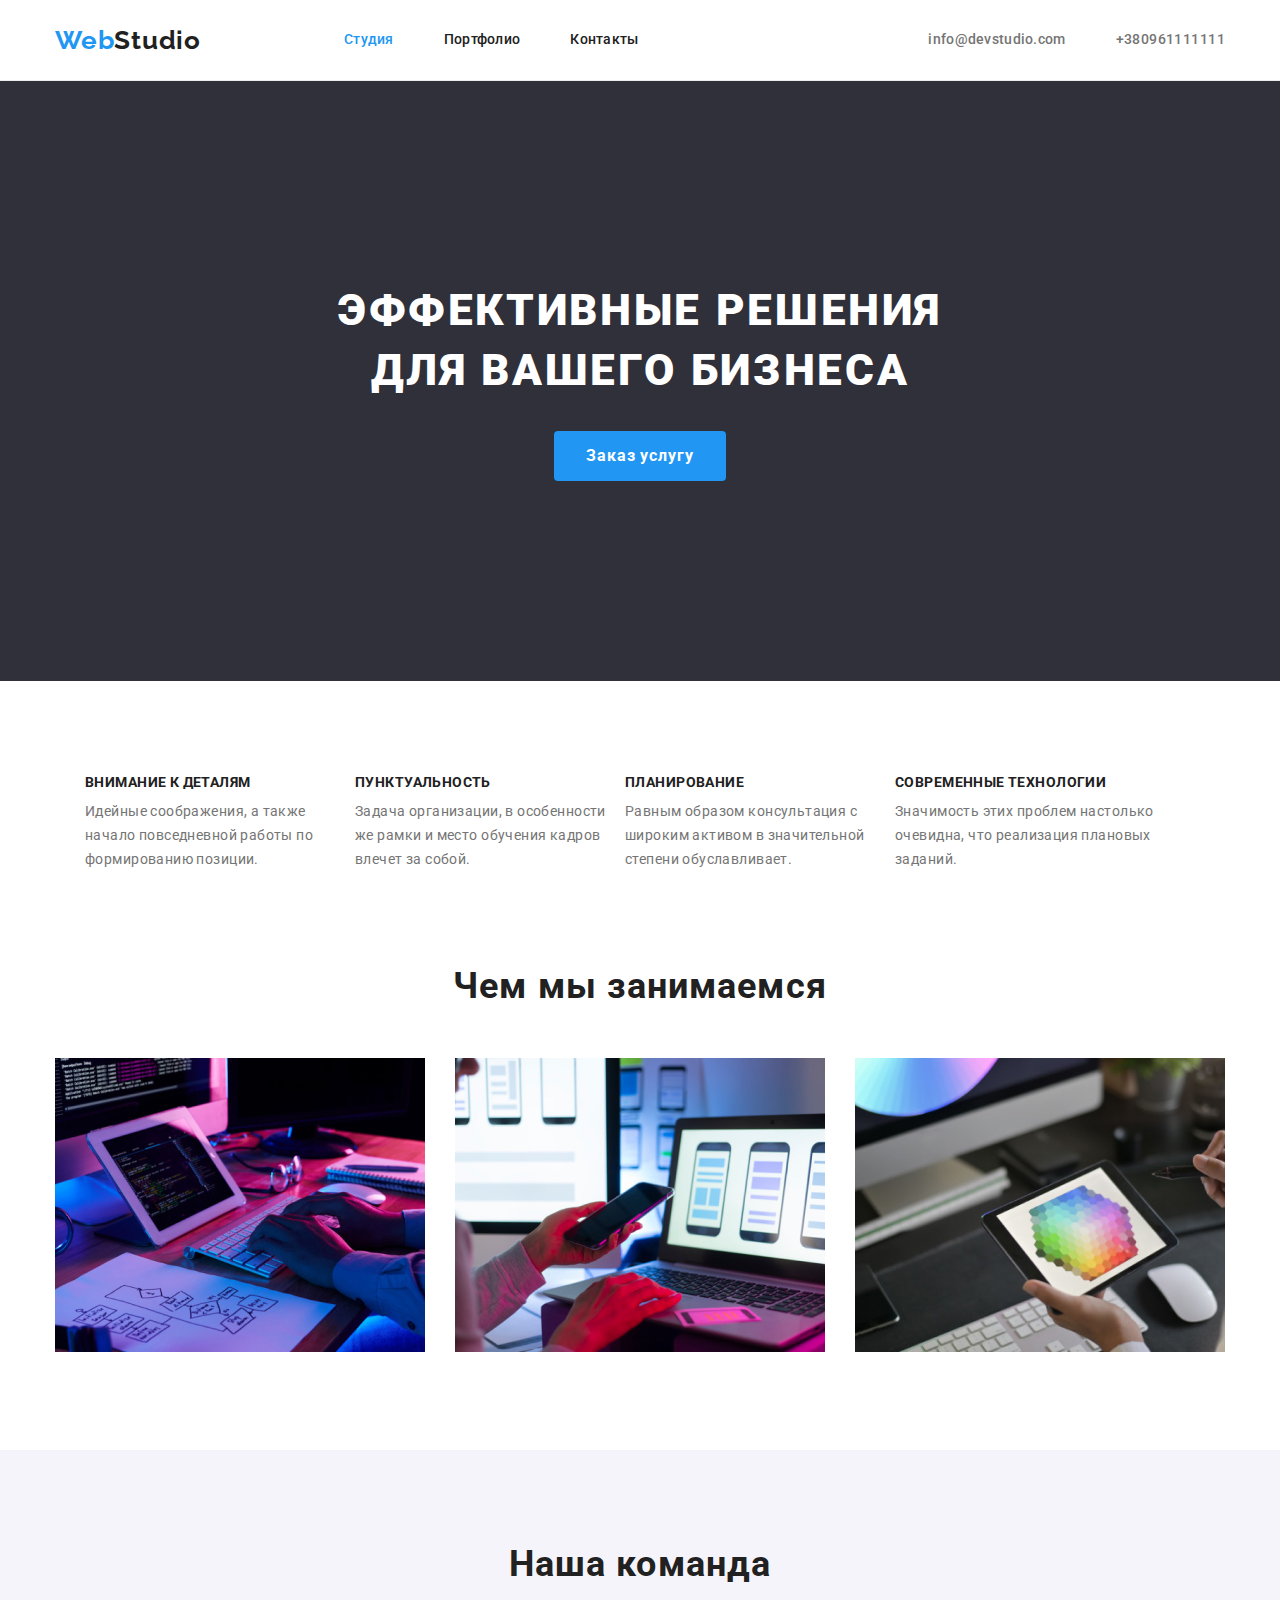
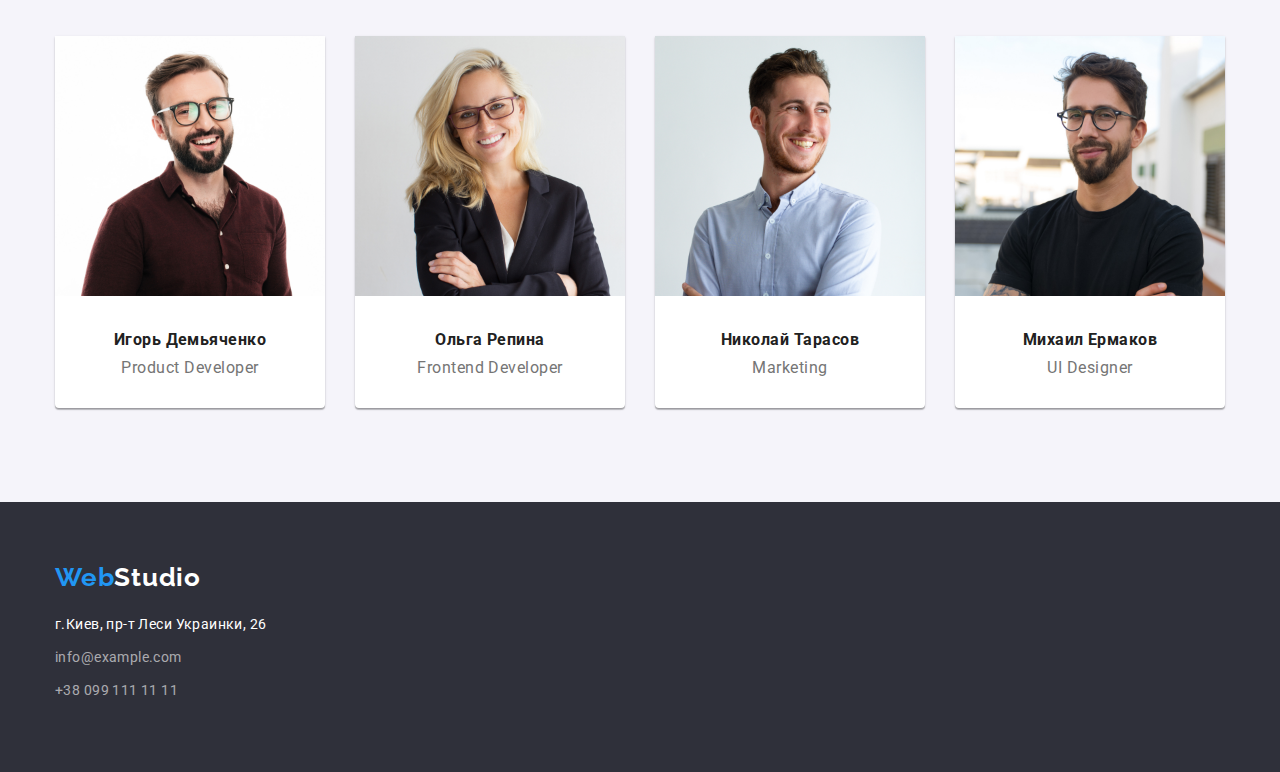
==== commit e2d3e8c5: "proverka 03." ====
--- a/index.html
+++ b/index.html
@@ -22,11 +22,12 @@
                 <li class="item"><a href="./portolio.html" class="nav-item">Портфолио</a></li>
                 <li class="item"><a href="./kontakt.html" class="nav-item"> Контакты</a></li>
             </ul>
-            </nav>
-            <ul class="container auth-nav">
+            
+            <ul class="auth-nav">
                 <li class="item"><a href="mailto:info@devstudio.com" class="information">info@devstudio.com</a></li>
                 <li class="item"><a href="tel:+380961111111" class="telefone">+380961111111</a></li>
             </ul>
+            </nav>
     </div>
     </header>
     <main>
--- a/css/styles.css
+++ b/css/styles.css
@@ -96,14 +96,15 @@
 /* Шапка Студия,Портфолио,Контакты */
 .nav-list {
   display: flex;
-}
-
-/*Студия,Портфолио,Контакты*/
+  margin-left: 93px;
+}
+
+/* Студия,Портфолио,Контакты*/
 .nav-list .item {
-  margin-right: 50px;
-}
-
-.nav-list .item:last-child {
+  margin-left: 50px;
+} 
+
+.nav-list .item:not(:last-child) {
   margin-right: 0;
 }
 
@@ -111,6 +112,7 @@
 .auth-nav {
   display: flex;
   align-items: center;
+  margin-left: auto;
 }
 
 .auth-nav .item {
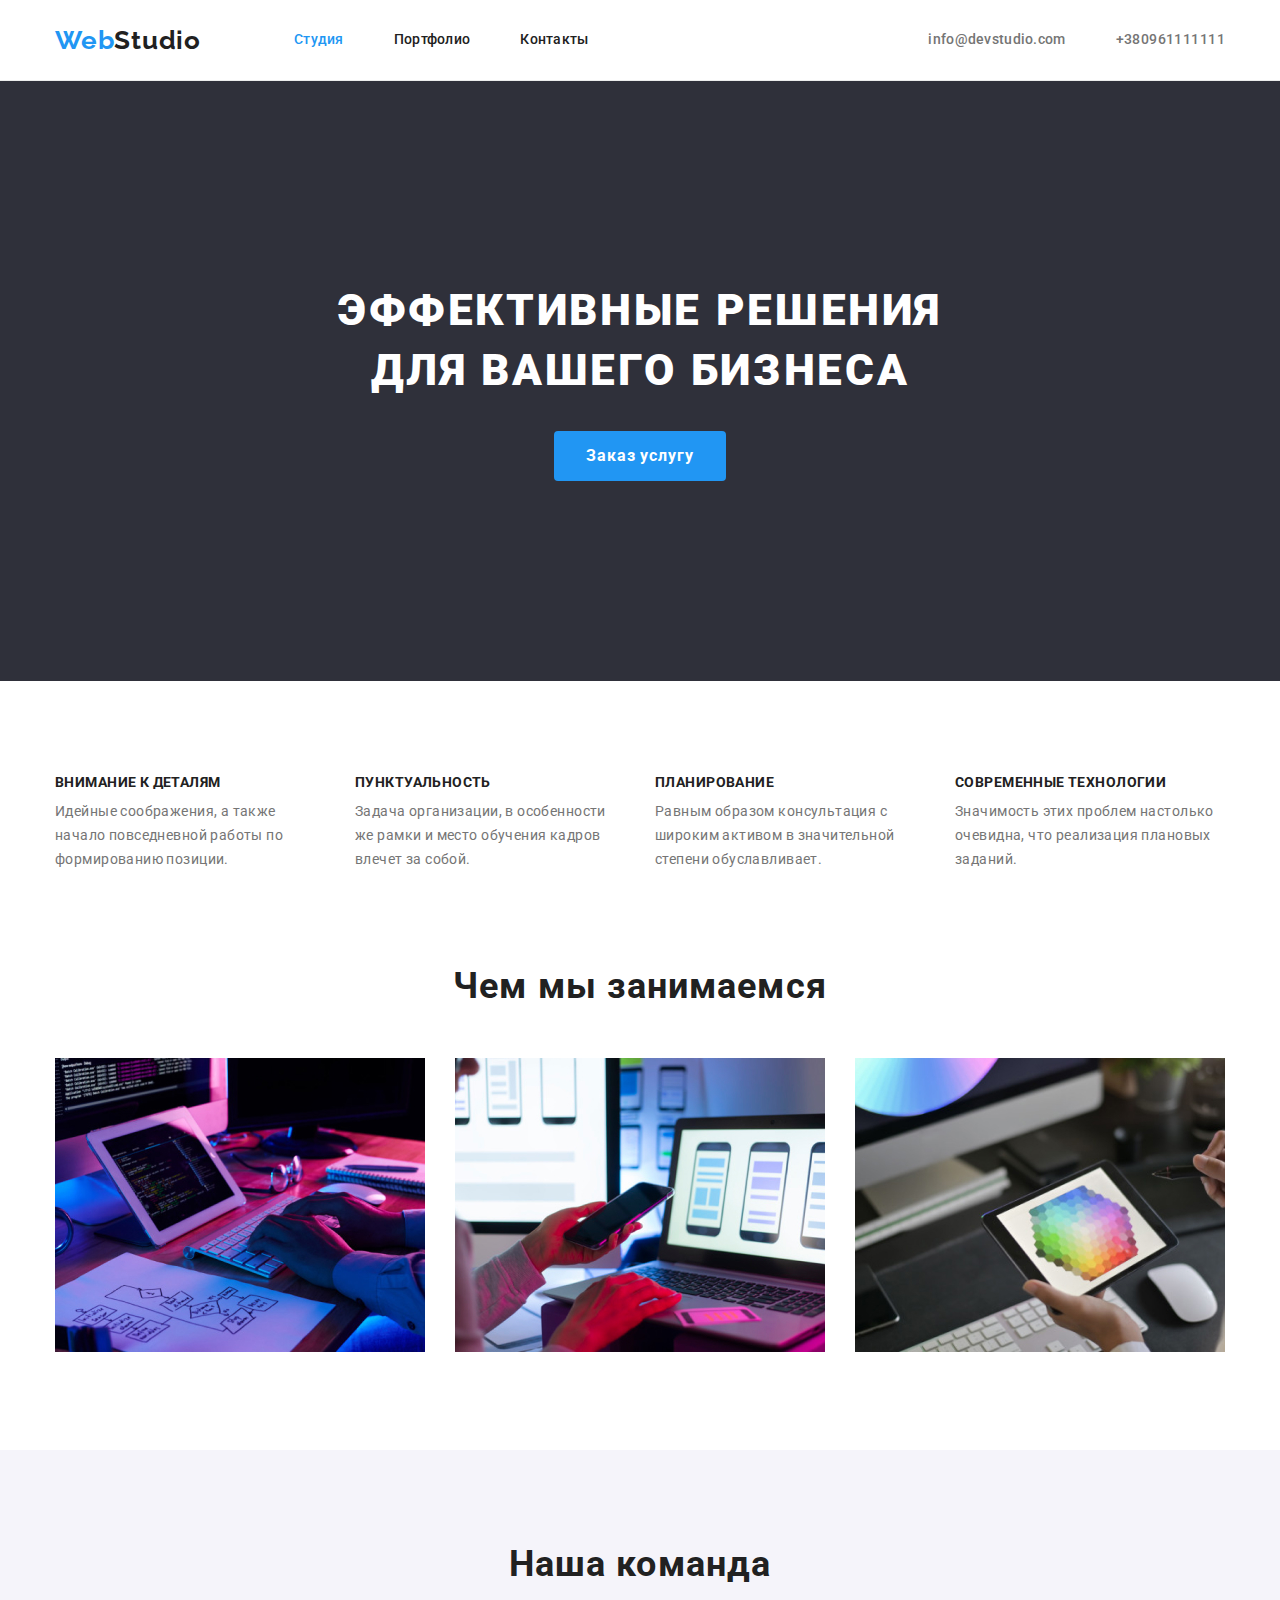
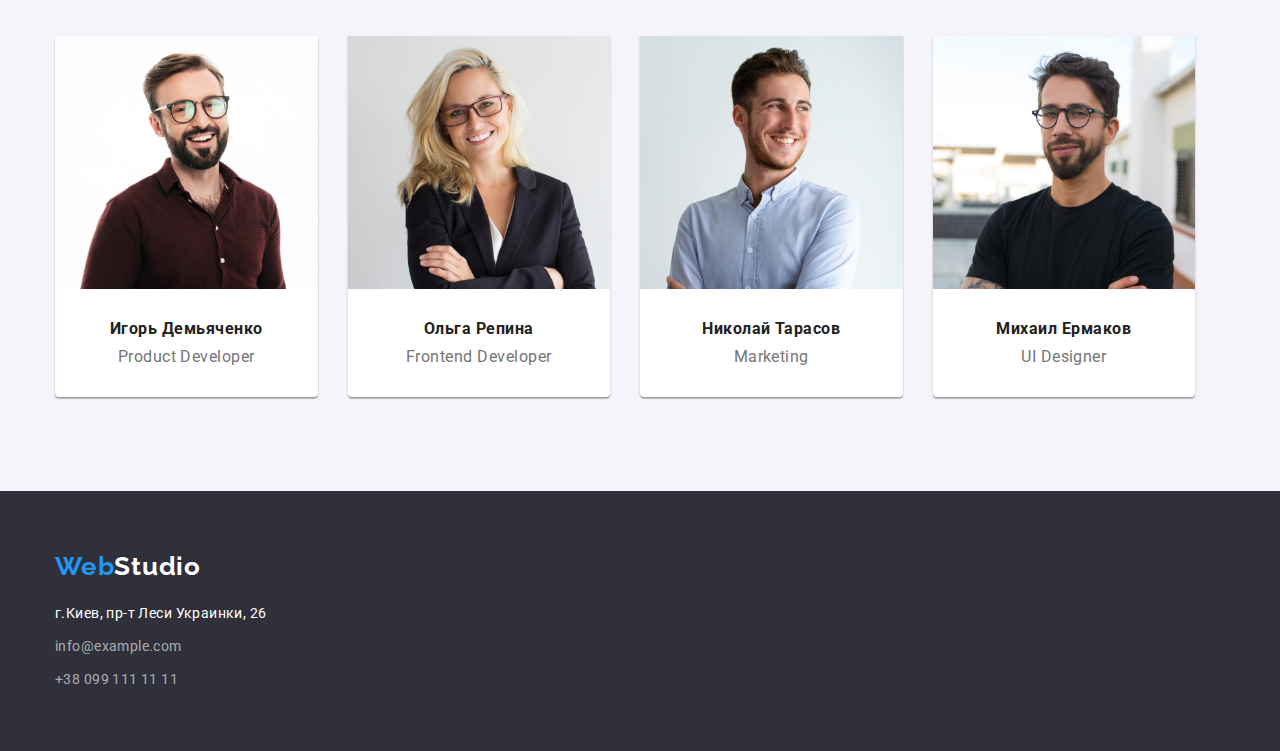
==== commit c712bfaa: "proverka 07.10. w-03" ====
--- a/index.html
+++ b/index.html
@@ -18,16 +18,15 @@
         <nav class="main-nav">
            <a href="./portolio.html" class="nav-logo">Web<span class="logo">Studio</span></a>
             <ul class="nav-list">
-                <li class="item"><a href="./index.html" class="nav-item-list">Студия</a></li>
+                <li class="item-list"><a href="./index.html"class="nav-item-list">Студия</a></li>
                 <li class="item"><a href="./portolio.html" class="nav-item">Портфолио</a></li>
                 <li class="item"><a href="./kontakt.html" class="nav-item"> Контакты</a></li>
             </ul>
-            
+            </nav>
             <ul class="auth-nav">
-                <li class="item"><a href="mailto:info@devstudio.com" class="information">info@devstudio.com</a></li>
+                <li class="item-list"><a href="mailto:info@devstudio.com" class="information">info@devstudio.com</a></li>
                 <li class="item"><a href="tel:+380961111111" class="telefone">+380961111111</a></li>
             </ul>
-            </nav>
     </div>
     </header>
     <main>
@@ -44,15 +43,15 @@
                     <h2 class="section-desc">Внимание к деталям</h2>
                     <p class="section-text">Идейные соображения, а также начало повседневной работы по формированию позиции.</p>
                 </li>
-                <li class="item">
+                <li class="feature-item item">
                     <h3 class="section-desc">Пунктуальность</h3>
                     <p class="section-text">Задача организации, в особенности же рамки и место обучения кадров влечет за собой.</p>
                 </li>
-                <li class="item">
+                <li class="feature-item item">
                     <h3 class="section-desc">Планирование</h3>
                     <p class="section-text">Равным образом консультация с широким активом в значительной степени обуславливает.</p>
                 </li>
-                <li class="item">
+                <li class="feature-item item">
                     <h3 class="section-desc">Современные технологии</h3>
                     <p class="section-text">Значимость этих проблем настолько очевидна, что реализация плановых заданий.</P>
                 </li>
@@ -63,9 +62,9 @@
             <div class="container">
             <h2 class="section-title">Чем мы занимаемся</h2>
             <ul class="pic">
-                <li class="pic-img"><img src="./images/WordKod.img.jpg" width="370" alt="Работа с кодом"></li>
-                <li class="pic-img"><img src="./images/MobilVers.img.jpg" width="370" alt="Макеты мобильной версии на ноутбуке"></li>
-                <li class="pic-img"><img src="./images/PlitkaCvet.img.jpg" width="370" alt="Планшет с палитрой цветов"></li>
+                <li class="img pic-img"><img src="./images/WordKod.img.jpg" width="370" alt="Работа с кодом"></li>
+                <li class="img pic-img"><img src="./images/MobilVers.img.jpg" width="370" alt="Макеты мобильной версии на ноутбуке"></li>
+                <li class="img pic-img-title"><img src="./images/PlitkaCvet.img.jpg" width="370" alt="Планшет с палитрой цветов"></li>
             </ul>
         </div>
         </section>
@@ -74,28 +73,28 @@
             <h2 class="section-title">Наша команда</h2>
             <ul class="pic-our">
                 <li class="pic-team">
-                    <img src="./images/Igor.D.img.jpg" width="270" alt="Игорь Демьяченко" class="#">
+                    <img src="./images/Igor.D.img.jpg" width="270" alt="Игорь Демьяченко" class="img">
                     <div class="pic-wrapper">
                     <h3 class="section-subtitle">Игорь Демьяченко</h3>
                     <p class="text">Product Developer</p>
                </div>
                </li>
                 <li class="pic-team">
-                    <img src="./images/Olga.img.jpg" width="270" alt="Ольга Репина" class="#">
+                    <img src="./images/Olga.img.jpg" width="270" alt="Ольга Репина" class="img">
                     <div class="pic-wrapper">
                     <h3 class="section-subtitle">Ольга Репина</h3>
                     <p class="text">Frontend Developer</p>
                 </div>
                 </li>
                 <li class="pic-team">
-                    <img src="./images/Nikola.T.img.jpg" width="270" alt="Николай Тарасов" class="#">
+                    <img src="./images/Nikola.T.img.jpg" width="270" alt="Николай Тарасов" class="img">
                     <div class="pic-wrapper">
                     <h3 class="section-subtitle">Николай Тарасов</h3>
                     <p class="text">Marketing</p>
                 </div>
                 </li>
-                <li class="pic-team">
-                    <img src="./images/Mixail.N.img.jpg" width="270" alt="Михаил Ермаков" class="#">
+                <li class="pic-team ">
+                    <img src="./images/Mixail.N.img.jpg" width="270" alt="Михаил Ермаков" class="img">
                     <div class="pic-wrapper">
                     <h3 class="section-subtitle">Михаил Ермаков</h3>
                     <p class="text">UI Designer</p>
@@ -111,7 +110,7 @@
             <address class="address">
             <p class="address-text">г.Киев, пр-т Леси Украинки, 26</p>
             <a href="mailto:info@example.com" class="inform">info@example.com</a>
-            <a href="tel:+380991111111" class="inform">+38 099 111 11 11</a>
+            <a href="tel:+380991111111" class="inform tel">+38 099 111 11 11</a>
         </address>
     </div>
     </footer>
--- a/css/styles.css
+++ b/css/styles.css
@@ -82,6 +82,11 @@
   border-bottom: 1px solid var(--color-border);
 }
 
+.header-container {
+  display: flex;
+  align-items: center;
+}
+
 /*Шапка студия,портфолио,контакты ховер*/
 .nav-item:hover {
   color: var(--primary-text-color);
@@ -102,7 +107,7 @@
 /* Студия,Портфолио,Контакты*/
 .nav-list .item {
   margin-left: 50px;
-} 
+}
 
 .nav-list .item:not(:last-child) {
   margin-right: 0;
@@ -225,14 +230,17 @@
   padding: 94px 0;
 }
 
+/*feature-list*/
 .feature-list .item {
   width: 270px;
 }
 
-/*feature-list*/
 .feature-list {
   display: flex;
   flex-wrap: wrap;
+}
+
+.feature-item {
   margin-left: 30px;
 }
 
@@ -303,6 +311,10 @@
   border-radius: 0px 0px 4px 4px;
 }
 
+.pic-team:not(:last-child) {
+  margin-left: 0;
+}
+
 .pic-wrapper {
   padding: 30px 0;
 }
@@ -376,6 +388,10 @@
   color: var(--color-backs);
 }
 
+.tel {
+  margin-bottom: 0;
+}
+
 /*ПАРТФОЛИО-html*/
 /*Кнопки*/
 
@@ -395,12 +411,15 @@
   color: var(--accent-color);
 
   border: none;
-  margin-right: 8px;
   cursor: pointer;
 
   display: inline-block;
   border-radius: 4px;
   padding: 6px 22px;
+}
+
+.but {
+  margin-right: 8px;
 }
 
 /* Картинки */
@@ -419,11 +438,11 @@
   margin-right: 30px;
 
   background: var(--brand-color);
-  border: 1px solid var(--color-strip);
 }
 
 .warpper-text {
   padding: 24px 20px;
+  border: 1px solid var(--color-strip);
 }
 
 /*Тексты заголовков 2-й лист*/
@@ -432,6 +451,7 @@
 /*Лиметед*/ /*ЛАБ*/ /*Гровинг*/
 .subject {
   font-weight: bold;
+  margin-top: 4px;
   font-size: 18px;
   line-height: 2;
   letter-spacing: 0.06em;
